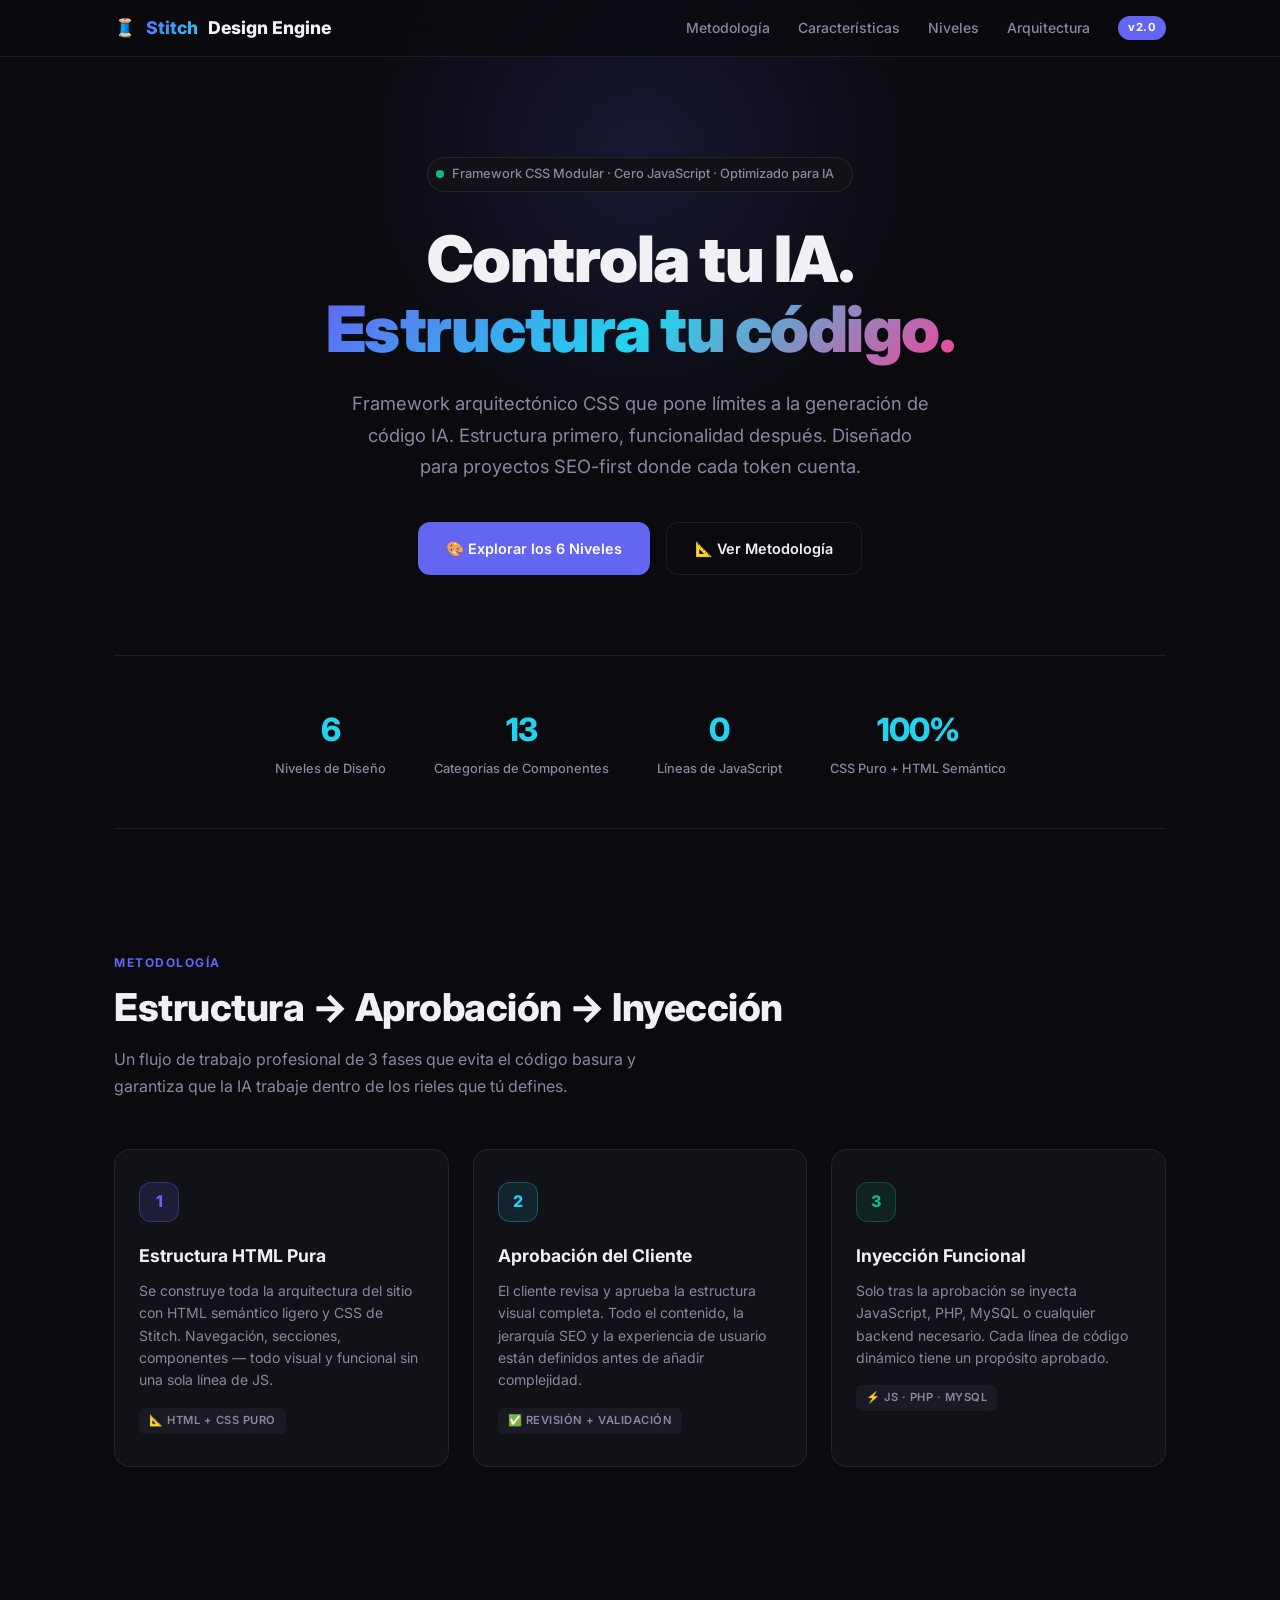
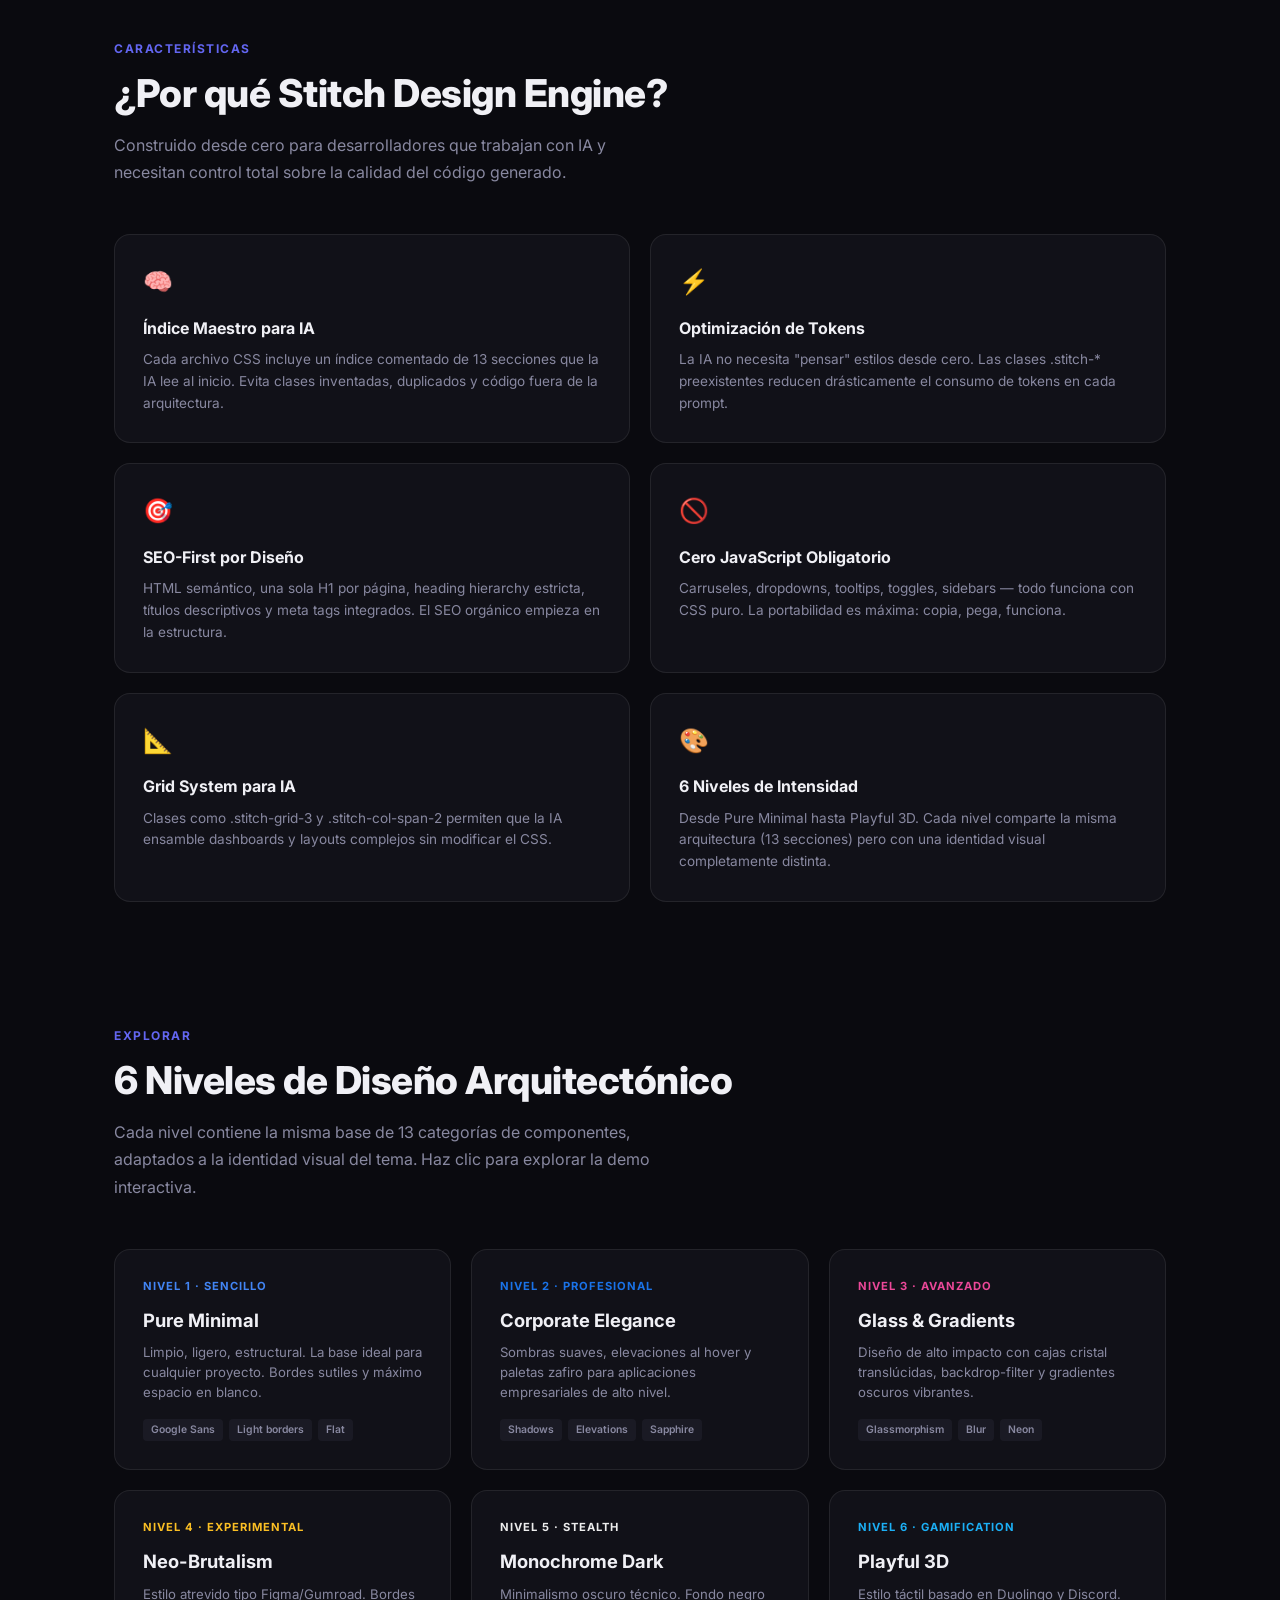
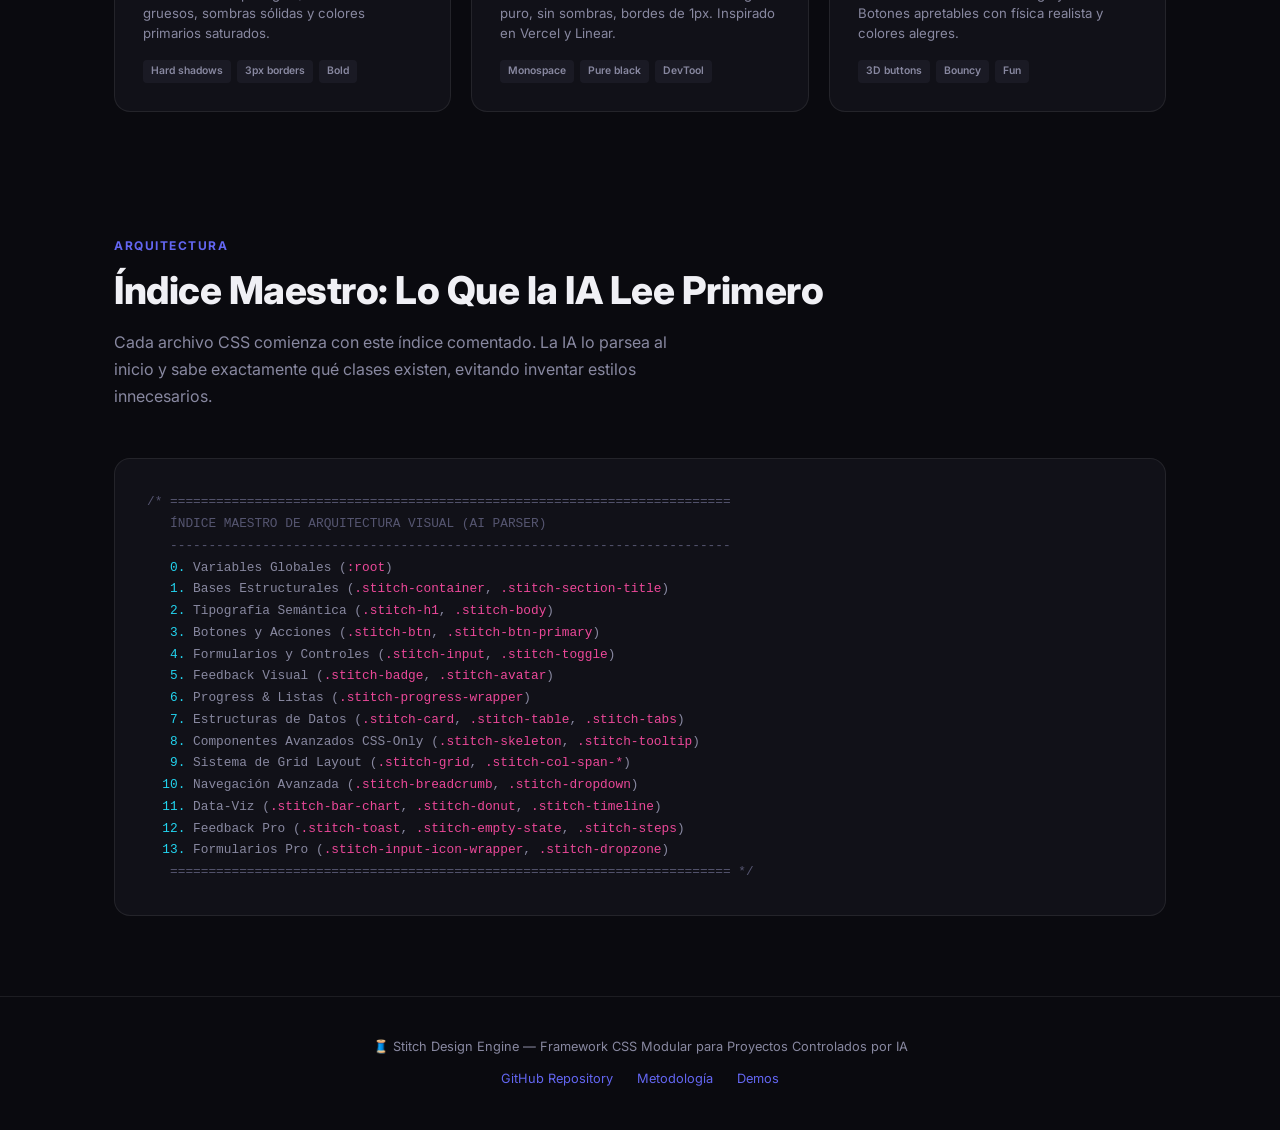
==== docs/index.html @ 320853b3 "feat: initial commit with pure-minimal style and interactive hub" ====
<!DOCTYPE html>
<html lang="es">
<head>
    <meta charset="UTF-8">
    <meta name="viewport" content="width=device-width, initial-scale=1.0">
    <title>Stitch Design Engine — Framework CSS Modular para IA</title>
    <meta name="description" content="Framework CSS modular y arquitectónico diseñado para controlar la generación de código IA. Optimiza tokens, estructura HTML puro y escala con 6 niveles de diseño profesional.">
    <link rel="preconnect" href="https://fonts.googleapis.com">
    <link href="https://fonts.googleapis.com/css2?family=Inter:wght@400;500;600;700;800;900&display=swap" rel="stylesheet">
    <style>
        /* ==============================
           RESET & VARIABLES
           ============================== */
        *, *::before, *::after { box-sizing: border-box; margin: 0; padding: 0; }
        :root {
            --c-bg: #0a0a0f;
            --c-surface: #111118;
            --c-surface-alt: #1a1a24;
            --c-border: rgba(255,255,255,0.08);
            --c-border-hover: rgba(255,255,255,0.15);
            --c-text: #f0f0f5;
            --c-text-muted: #8888a0;
            --c-primary: #6366f1;
            --c-primary-glow: rgba(99,102,241,0.15);
            --c-accent: #22d3ee;
            --c-accent-glow: rgba(34,211,238,0.1);
            --c-success: #10b981;
            --c-danger: #ef4444;
            --c-pink: #ec4899;
            --c-yellow: #fbbf24;
            --radius: 16px;
            --radius-sm: 8px;
            --font: 'Inter', -apple-system, BlinkMacSystemFont, sans-serif;
        }

        body {
            font-family: var(--font);
            background: var(--c-bg);
            color: var(--c-text);
            line-height: 1.6;
            -webkit-font-smoothing: antialiased;
            overflow-x: hidden;
        }

        /* ==============================
           LAYOUT
           ============================== */
        .container { max-width: 1100px; margin: 0 auto; padding: 0 24px; }

        /* ==============================
           NAV
           ============================== */
        .nav {
            position: sticky; top: 0; z-index: 100;
            background: rgba(10,10,15,0.75);
            backdrop-filter: blur(20px);
            -webkit-backdrop-filter: blur(20px);
            border-bottom: 1px solid var(--c-border);
            padding: 14px 0;
        }
        .nav .container { display: flex; align-items: center; justify-content: space-between; }
        .nav-brand { font-weight: 800; font-size: 1.1rem; display: flex; align-items: center; gap: 10px; color: var(--c-text); text-decoration: none; }
        .nav-brand span { background: linear-gradient(135deg, var(--c-primary), var(--c-accent)); -webkit-background-clip: text; -webkit-text-fill-color: transparent; }
        .nav-links { display: flex; gap: 28px; align-items: center; }
        .nav-links a { color: var(--c-text-muted); text-decoration: none; font-size: 0.875rem; font-weight: 500; transition: color 0.2s; }
        .nav-links a:hover { color: var(--c-text); }
        .nav-badge { background: var(--c-primary); color: white; font-size: 0.7rem; padding: 3px 10px; border-radius: 20px; font-weight: 700; letter-spacing: 0.5px; }

        /* ==============================
           HERO
           ============================== */
        .hero {
            padding: 100px 0 80px;
            text-align: center;
            position: relative;
        }
        .hero::before {
            content: '';
            position: absolute; top: -200px; left: 50%; transform: translateX(-50%);
            width: 600px; height: 600px;
            background: radial-gradient(circle, var(--c-primary-glow) 0%, transparent 70%);
            pointer-events: none;
            z-index: 0;
        }
        .hero-content { position: relative; z-index: 1; }
        .hero-pill {
            display: inline-flex; align-items: center; gap: 8px;
            background: var(--c-surface);
            border: 1px solid var(--c-border);
            padding: 6px 18px 6px 8px;
            border-radius: 40px;
            font-size: 0.8rem;
            color: var(--c-text-muted);
            margin-bottom: 32px;
            font-weight: 500;
        }
        .hero-pill-dot { width: 8px; height: 8px; border-radius: 50%; background: var(--c-success); animation: pulse 2s infinite; }
        @keyframes pulse { 0%, 100% { opacity: 1; } 50% { opacity: 0.4; } }

        .hero h1 {
            font-size: clamp(2.5rem, 5vw, 4rem);
            font-weight: 900;
            line-height: 1.1;
            letter-spacing: -1.5px;
            margin-bottom: 24px;
            max-width: 800px;
            margin-left: auto; margin-right: auto;
        }
        .hero h1 .gradient-text {
            background: linear-gradient(135deg, var(--c-primary), var(--c-accent), var(--c-pink));
            -webkit-background-clip: text; -webkit-text-fill-color: transparent;
        }
        .hero-subtitle {
            font-size: 1.15rem;
            color: var(--c-text-muted);
            max-width: 580px;
            margin: 0 auto 40px;
            line-height: 1.7;
        }
        .hero-actions { display: flex; gap: 16px; justify-content: center; flex-wrap: wrap; }

        /* ==============================
           BUTTONS
           ============================== */
        .btn {
            padding: 14px 28px; border-radius: 12px; font-size: 0.9rem;
            font-weight: 600; cursor: pointer; text-decoration: none;
            display: inline-flex; align-items: center; gap: 8px;
            transition: all 0.2s; border: none; font-family: var(--font);
        }
        .btn-primary { background: var(--c-primary); color: #fff; }
        .btn-primary:hover { background: #5558e6; transform: translateY(-1px); box-shadow: 0 8px 24px rgba(99,102,241,0.3); }
        .btn-outline { background: transparent; color: var(--c-text); border: 1px solid var(--c-border); }
        .btn-outline:hover { border-color: var(--c-text-muted); background: var(--c-surface); }

        /* ==============================
           STATS BAR
           ============================== */
        .stats {
            display: flex; justify-content: center; gap: 48px;
            padding: 48px 0;
            border-top: 1px solid var(--c-border);
            border-bottom: 1px solid var(--c-border);
            margin-bottom: 80px;
        }
        .stat { text-align: center; }
        .stat-value { font-size: 2rem; font-weight: 800; letter-spacing: -1px; color: var(--c-text); }
        .stat-value .accent { color: var(--c-accent); }
        .stat-label { font-size: 0.8rem; color: var(--c-text-muted); margin-top: 4px; font-weight: 500; }

        /* ==============================
           SECTION HEADER
           ============================== */
        .section { padding: 40px 0 80px; }
        .section-label {
            display: inline-block;
            font-size: 0.75rem; font-weight: 700;
            color: var(--c-primary);
            text-transform: uppercase;
            letter-spacing: 1.5px;
            margin-bottom: 12px;
        }
        .section-title {
            font-size: clamp(1.8rem, 3vw, 2.5rem);
            font-weight: 800;
            letter-spacing: -0.5px;
            margin-bottom: 16px;
            line-height: 1.2;
        }
        .section-desc {
            font-size: 1rem;
            color: var(--c-text-muted);
            max-width: 560px;
            line-height: 1.7;
            margin-bottom: 48px;
        }

        /* ==============================
           METHODOLOGY (3-Phase Flow)
           ============================== */
        .phases { display: grid; grid-template-columns: repeat(3, 1fr); gap: 24px; margin-bottom: 48px; }
        .phase {
            background: var(--c-surface);
            border: 1px solid var(--c-border);
            border-radius: var(--radius);
            padding: 32px 24px;
            position: relative;
            transition: border-color 0.3s, transform 0.2s;
        }
        .phase:hover { border-color: var(--c-border-hover); transform: translateY(-2px); }
        .phase-number {
            width: 40px; height: 40px;
            border-radius: 12px;
            display: flex; align-items: center; justify-content: center;
            font-weight: 800; font-size: 1rem;
            margin-bottom: 20px;
        }
        .phase:nth-child(1) .phase-number { background: var(--c-primary-glow); color: var(--c-primary); border: 1px solid rgba(99,102,241,0.3); }
        .phase:nth-child(2) .phase-number { background: var(--c-accent-glow); color: var(--c-accent); border: 1px solid rgba(34,211,238,0.3); }
        .phase:nth-child(3) .phase-number { background: rgba(16,185,129,0.1); color: var(--c-success); border: 1px solid rgba(16,185,129,0.3); }
        .phase h3 { font-size: 1.1rem; font-weight: 700; margin-bottom: 10px; }
        .phase p { font-size: 0.875rem; color: var(--c-text-muted); line-height: 1.6; }
        .phase-tag {
            display: inline-block; margin-top: 16px;
            font-size: 0.7rem; font-weight: 600;
            padding: 4px 10px; border-radius: 6px;
            background: var(--c-surface-alt);
            color: var(--c-text-muted);
            text-transform: uppercase;
            letter-spacing: 0.5px;
        }

        /* ==============================
           FEATURES GRID
           ============================== */
        .features { display: grid; grid-template-columns: repeat(2, 1fr); gap: 20px; }
        .feature {
            background: var(--c-surface);
            border: 1px solid var(--c-border);
            border-radius: var(--radius);
            padding: 28px;
            transition: border-color 0.3s;
        }
        .feature:hover { border-color: var(--c-border-hover); }
        .feature-icon { font-size: 1.5rem; margin-bottom: 14px; display: block; }
        .feature h3 { font-size: 1rem; font-weight: 700; margin-bottom: 8px; }
        .feature p { font-size: 0.85rem; color: var(--c-text-muted); line-height: 1.6; }

        /* ==============================
           DEMO GRID (6 Levels)
           ============================== */
        .demos { display: grid; grid-template-columns: repeat(3, 1fr); gap: 20px; }
        .demo-card {
            background: var(--c-surface);
            border: 1px solid var(--c-border);
            border-radius: var(--radius);
            padding: 28px;
            text-decoration: none;
            color: var(--c-text);
            transition: all 0.25s;
            position: relative;
            overflow: hidden;
        }
        .demo-card:hover { border-color: var(--c-border-hover); transform: translateY(-3px); box-shadow: 0 12px 32px rgba(0,0,0,0.3); }
        .demo-card::after {
            content: '→'; position: absolute; top: 24px; right: 24px;
            font-size: 1.2rem; opacity: 0; transform: translateX(-8px);
            transition: all 0.25s; color: var(--c-text-muted);
        }
        .demo-card:hover::after { opacity: 1; transform: translateX(0); }
        .demo-level {
            font-size: 0.7rem; font-weight: 700;
            text-transform: uppercase; letter-spacing: 1px;
            margin-bottom: 10px; display: block;
        }
        .demo-card h3 { font-size: 1.15rem; font-weight: 700; margin-bottom: 8px; }
        .demo-card p { font-size: 0.825rem; color: var(--c-text-muted); line-height: 1.5; }
        .demo-tech {
            display: flex; gap: 6px; margin-top: 16px; flex-wrap: wrap;
        }
        .demo-tech span {
            font-size: 0.65rem; font-weight: 600;
            padding: 3px 8px; border-radius: 4px;
            background: var(--c-surface-alt);
            color: var(--c-text-muted);
        }

        /* Custom card accents */
        .demo-card[data-level="1"]:hover { border-color: #4285f4; }
        .demo-card[data-level="1"] .demo-level { color: #4285f4; }
        .demo-card[data-level="2"]:hover { border-color: #1a73e8; }
        .demo-card[data-level="2"] .demo-level { color: #1a73e8; }
        .demo-card[data-level="3"]:hover { border-color: var(--c-pink); }
        .demo-card[data-level="3"] .demo-level { color: var(--c-pink); }
        .demo-card[data-level="4"]:hover { border-color: var(--c-yellow); }
        .demo-card[data-level="4"] .demo-level { color: var(--c-yellow); }
        .demo-card[data-level="5"]:hover { border-color: #ededed; }
        .demo-card[data-level="5"] .demo-level { color: #ededed; }
        .demo-card[data-level="6"]:hover { border-color: #1cb0f6; }
        .demo-card[data-level="6"] .demo-level { color: #1cb0f6; }

        /* ==============================
           ARCHITECTURE PREVIEW
           ============================== */
        .arch-box {
            background: var(--c-surface);
            border: 1px solid var(--c-border);
            border-radius: var(--radius);
            padding: 32px;
            font-family: 'SF Mono', 'Fira Code', monospace;
            font-size: 0.8rem;
            line-height: 1.7;
            color: var(--c-text-muted);
            overflow-x: auto;
            white-space: pre;
            margin-top: 32px;
        }
        .arch-box .comment { color: #555570; }
        .arch-box .section-name { color: var(--c-accent); }
        .arch-box .class-name { color: var(--c-pink); }

        /* ==============================
           FOOTER
           ============================== */
        .footer {
            border-top: 1px solid var(--c-border);
            padding: 40px 0;
            text-align: center;
            color: var(--c-text-muted);
            font-size: 0.8rem;
        }
        .footer a { color: var(--c-primary); text-decoration: none; }
        .footer a:hover { text-decoration: underline; }
        .footer-links { display: flex; justify-content: center; gap: 24px; margin-top: 12px; }

        /* ==============================
           RESPONSIVE
           ============================== */
        @media (max-width: 768px) {
            .phases { grid-template-columns: 1fr; }
            .features { grid-template-columns: 1fr; }
            .demos { grid-template-columns: 1fr; }
            .stats { flex-direction: column; gap: 24px; }
            .nav-links { display: none; }
            .hero { padding: 60px 0 40px; }
        }
    </style>
</head>
<body>

    <!-- ================================
         NAV
         ================================ -->
    <nav class="nav">
        <div class="container">
            <a href="#" class="nav-brand">🧵 <span>Stitch</span> Design Engine</a>
            <div class="nav-links">
                <a href="#methodology">Metodología</a>
                <a href="#features">Características</a>
                <a href="#levels">Niveles</a>
                <a href="#architecture">Arquitectura</a>
                <span class="nav-badge">v2.0</span>
            </div>
        </div>
    </nav>

    <!-- ================================
         HERO
         ================================ -->
    <section class="hero">
        <div class="container hero-content">
            <div class="hero-pill">
                <span class="hero-pill-dot"></span>
                Framework CSS Modular · Cero JavaScript · Optimizado para IA
            </div>
            <h1>
                Controla tu IA.<br>
                <span class="gradient-text">Estructura tu código.</span>
            </h1>
            <p class="hero-subtitle">
                Framework arquitectónico CSS que pone límites a la generación de código IA. 
                Estructura primero, funcionalidad después. Diseñado para proyectos SEO-first 
                donde cada token cuenta.
            </p>
            <div class="hero-actions">
                <a href="#levels" class="btn btn-primary">🎨 Explorar los 6 Niveles</a>
                <a href="#methodology" class="btn btn-outline">📐 Ver Metodología</a>
            </div>
        </div>
    </section>

    <!-- ================================
         STATS
         ================================ -->
    <div class="container">
        <div class="stats">
            <div class="stat">
                <div class="stat-value"><span class="accent">6</span></div>
                <div class="stat-label">Niveles de Diseño</div>
            </div>
            <div class="stat">
                <div class="stat-value"><span class="accent">13</span></div>
                <div class="stat-label">Categorías de Componentes</div>
            </div>
            <div class="stat">
                <div class="stat-value"><span class="accent">0</span></div>
                <div class="stat-label">Líneas de JavaScript</div>
            </div>
            <div class="stat">
                <div class="stat-value"><span class="accent">100%</span></div>
                <div class="stat-label">CSS Puro + HTML Semántico</div>
            </div>
        </div>
    </div>

    <!-- ================================
         METODOLOGÍA
         ================================ -->
    <section id="methodology" class="section">
        <div class="container">
            <span class="section-label">Metodología</span>
            <h2 class="section-title">Estructura → Aprobación → Inyección</h2>
            <p class="section-desc">
                Un flujo de trabajo profesional de 3 fases que evita el código basura 
                y garantiza que la IA trabaje dentro de los rieles que tú defines.
            </p>

            <div class="phases">
                <!-- Phase 1 -->
                <div class="phase">
                    <div class="phase-number">1</div>
                    <h3>Estructura HTML Pura</h3>
                    <p>
                        Se construye toda la arquitectura del sitio con HTML semántico ligero y 
                        CSS de Stitch. Navegación, secciones, componentes — todo visual y funcional 
                        sin una sola línea de JS.
                    </p>
                    <span class="phase-tag">📐 html + css puro</span>
                </div>

                <!-- Phase 2 -->
                <div class="phase">
                    <div class="phase-number">2</div>
                    <h3>Aprobación del Cliente</h3>
                    <p>
                        El cliente revisa y aprueba la estructura visual completa. 
                        Todo el contenido, la jerarquía SEO y la experiencia de usuario 
                        están definidos antes de añadir complejidad.
                    </p>
                    <span class="phase-tag">✅ revisión + validación</span>
                </div>

                <!-- Phase 3 -->
                <div class="phase">
                    <div class="phase-number">3</div>
                    <h3>Inyección Funcional</h3>
                    <p>
                        Solo tras la aprobación se inyecta JavaScript, PHP, MySQL 
                        o cualquier backend necesario. Cada línea de código dinámico 
                        tiene un propósito aprobado.
                    </p>
                    <span class="phase-tag">⚡ js · php · mysql</span>
                </div>
            </div>
        </div>
    </section>

    <!-- ================================
         FEATURES
         ================================ -->
    <section id="features" class="section">
        <div class="container">
            <span class="section-label">Características</span>
            <h2 class="section-title">¿Por qué Stitch Design Engine?</h2>
            <p class="section-desc">
                Construido desde cero para desarrolladores que trabajan con IA 
                y necesitan control total sobre la calidad del código generado.
            </p>

            <div class="features">
                <div class="feature">
                    <span class="feature-icon">🧠</span>
                    <h3>Índice Maestro para IA</h3>
                    <p>Cada archivo CSS incluye un índice comentado de 13 secciones que la IA lee al inicio. Evita clases inventadas, duplicados y código fuera de la arquitectura.</p>
                </div>
                <div class="feature">
                    <span class="feature-icon">⚡</span>
                    <h3>Optimización de Tokens</h3>
                    <p>La IA no necesita "pensar" estilos desde cero. Las clases .stitch-* preexistentes reducen drásticamente el consumo de tokens en cada prompt.</p>
                </div>
                <div class="feature">
                    <span class="feature-icon">🎯</span>
                    <h3>SEO-First por Diseño</h3>
                    <p>HTML semántico, una sola H1 por página, heading hierarchy estricta, títulos descriptivos y meta tags integrados. El SEO orgánico empieza en la estructura.</p>
                </div>
                <div class="feature">
                    <span class="feature-icon">🚫</span>
                    <h3>Cero JavaScript Obligatorio</h3>
                    <p>Carruseles, dropdowns, tooltips, toggles, sidebars — todo funciona con CSS puro. La portabilidad es máxima: copia, pega, funciona.</p>
                </div>
                <div class="feature">
                    <span class="feature-icon">📐</span>
                    <h3>Grid System para IA</h3>
                    <p>Clases como .stitch-grid-3 y .stitch-col-span-2 permiten que la IA ensamble dashboards y layouts complejos sin modificar el CSS.</p>
                </div>
                <div class="feature">
                    <span class="feature-icon">🎨</span>
                    <h3>6 Niveles de Intensidad</h3>
                    <p>Desde Pure Minimal hasta Playful 3D. Cada nivel comparte la misma arquitectura (13 secciones) pero con una identidad visual completamente distinta.</p>
                </div>
            </div>
        </div>
    </section>

    <!-- ================================
         DEMO LEVELS GRID
         ================================ -->
    <section id="levels" class="section">
        <div class="container">
            <span class="section-label">Explorar</span>
            <h2 class="section-title">6 Niveles de Diseño Arquitectónico</h2>
            <p class="section-desc">
                Cada nivel contiene la misma base de 13 categorías de componentes,
                adaptados a la identidad visual del tema. Haz clic para explorar la demo interactiva.
            </p>

            <div class="demos">
                <a href="demos/pure-minimal.html" class="demo-card" data-level="1">
                    <span class="demo-level">Nivel 1 · Sencillo</span>
                    <h3>Pure Minimal</h3>
                    <p>Limpio, ligero, estructural. La base ideal para cualquier proyecto. Bordes sutiles y máximo espacio en blanco.</p>
                    <div class="demo-tech">
                        <span>Google Sans</span>
                        <span>Light borders</span>
                        <span>Flat</span>
                    </div>
                </a>
                <a href="demos/corporate.html" class="demo-card" data-level="2">
                    <span class="demo-level">Nivel 2 · Profesional</span>
                    <h3>Corporate Elegance</h3>
                    <p>Sombras suaves, elevaciones al hover y paletas zafiro para aplicaciones empresariales de alto nivel.</p>
                    <div class="demo-tech">
                        <span>Shadows</span>
                        <span>Elevations</span>
                        <span>Sapphire</span>
                    </div>
                </a>
                <a href="demos/glassmorphism.html" class="demo-card" data-level="3">
                    <span class="demo-level">Nivel 3 · Avanzado</span>
                    <h3>Glass & Gradients</h3>
                    <p>Diseño de alto impacto con cajas cristal translúcidas, backdrop-filter y gradientes oscuros vibrantes.</p>
                    <div class="demo-tech">
                        <span>Glassmorphism</span>
                        <span>Blur</span>
                        <span>Neon</span>
                    </div>
                </a>
                <a href="demos/neo-brutalism.html" class="demo-card" data-level="4">
                    <span class="demo-level">Nivel 4 · Experimental</span>
                    <h3>Neo-Brutalism</h3>
                    <p>Estilo atrevido tipo Figma/Gumroad. Bordes gruesos, sombras sólidas y colores primarios saturados.</p>
                    <div class="demo-tech">
                        <span>Hard shadows</span>
                        <span>3px borders</span>
                        <span>Bold</span>
                    </div>
                </a>
                <a href="demos/monochrome.html" class="demo-card" data-level="5">
                    <span class="demo-level">Nivel 5 · Stealth</span>
                    <h3>Monochrome Dark</h3>
                    <p>Minimalismo oscuro técnico. Fondo negro puro, sin sombras, bordes de 1px. Inspirado en Vercel y Linear.</p>
                    <div class="demo-tech">
                        <span>Monospace</span>
                        <span>Pure black</span>
                        <span>DevTool</span>
                    </div>
                </a>
                <a href="demos/playful-3d.html" class="demo-card" data-level="6">
                    <span class="demo-level">Nivel 6 · Gamification</span>
                    <h3>Playful 3D</h3>
                    <p>Estilo táctil basado en Duolingo y Discord. Botones apretables con física realista y colores alegres.</p>
                    <div class="demo-tech">
                        <span>3D buttons</span>
                        <span>Bouncy</span>
                        <span>Fun</span>
                    </div>
                </a>
            </div>
        </div>
    </section>

    <!-- ================================
         ARCHITECTURE PREVIEW
         ================================ -->
    <section id="architecture" class="section">
        <div class="container">
            <span class="section-label">Arquitectura</span>
            <h2 class="section-title">Índice Maestro: Lo Que la IA Lee Primero</h2>
            <p class="section-desc">
                Cada archivo CSS comienza con este índice comentado. La IA lo parsea al inicio 
                y sabe exactamente qué clases existen, evitando inventar estilos innecesarios.
            </p>

            <div class="arch-box"><span class="comment">/* =========================================================================</span>
<span class="comment">   ÍNDICE MAESTRO DE ARQUITECTURA VISUAL (AI PARSER)</span>
<span class="comment">   -------------------------------------------------------------------------</span>
<span class="section-name">   0.</span> Variables Globales (<span class="class-name">:root</span>)
<span class="section-name">   1.</span> Bases Estructurales (<span class="class-name">.stitch-container</span>, <span class="class-name">.stitch-section-title</span>)
<span class="section-name">   2.</span> Tipografía Semántica (<span class="class-name">.stitch-h1</span>, <span class="class-name">.stitch-body</span>)
<span class="section-name">   3.</span> Botones y Acciones (<span class="class-name">.stitch-btn</span>, <span class="class-name">.stitch-btn-primary</span>)
<span class="section-name">   4.</span> Formularios y Controles (<span class="class-name">.stitch-input</span>, <span class="class-name">.stitch-toggle</span>)
<span class="section-name">   5.</span> Feedback Visual (<span class="class-name">.stitch-badge</span>, <span class="class-name">.stitch-avatar</span>)
<span class="section-name">   6.</span> Progress &amp; Listas (<span class="class-name">.stitch-progress-wrapper</span>)
<span class="section-name">   7.</span> Estructuras de Datos (<span class="class-name">.stitch-card</span>, <span class="class-name">.stitch-table</span>, <span class="class-name">.stitch-tabs</span>)
<span class="section-name">   8.</span> Componentes Avanzados CSS-Only (<span class="class-name">.stitch-skeleton</span>, <span class="class-name">.stitch-tooltip</span>)
<span class="section-name">   9.</span> Sistema de Grid Layout (<span class="class-name">.stitch-grid</span>, <span class="class-name">.stitch-col-span-*</span>)
<span class="section-name">  10.</span> Navegación Avanzada (<span class="class-name">.stitch-breadcrumb</span>, <span class="class-name">.stitch-dropdown</span>)
<span class="section-name">  11.</span> Data-Viz (<span class="class-name">.stitch-bar-chart</span>, <span class="class-name">.stitch-donut</span>, <span class="class-name">.stitch-timeline</span>)
<span class="section-name">  12.</span> Feedback Pro (<span class="class-name">.stitch-toast</span>, <span class="class-name">.stitch-empty-state</span>, <span class="class-name">.stitch-steps</span>)
<span class="section-name">  13.</span> Formularios Pro (<span class="class-name">.stitch-input-icon-wrapper</span>, <span class="class-name">.stitch-dropzone</span>)
<span class="comment">   ========================================================================= */</span></div>
        </div>
    </section>

    <!-- ================================
         FOOTER
         ================================ -->
    <footer class="footer">
        <div class="container">
            <p>🧵 Stitch Design Engine — Framework CSS Modular para Proyectos Controlados por IA</p>
            <div class="footer-links">
                <a href="https://github.com">GitHub Repository</a>
                <a href="#methodology">Metodología</a>
                <a href="#levels">Demos</a>
            </div>
        </div>
    </footer>

</body>
</html>
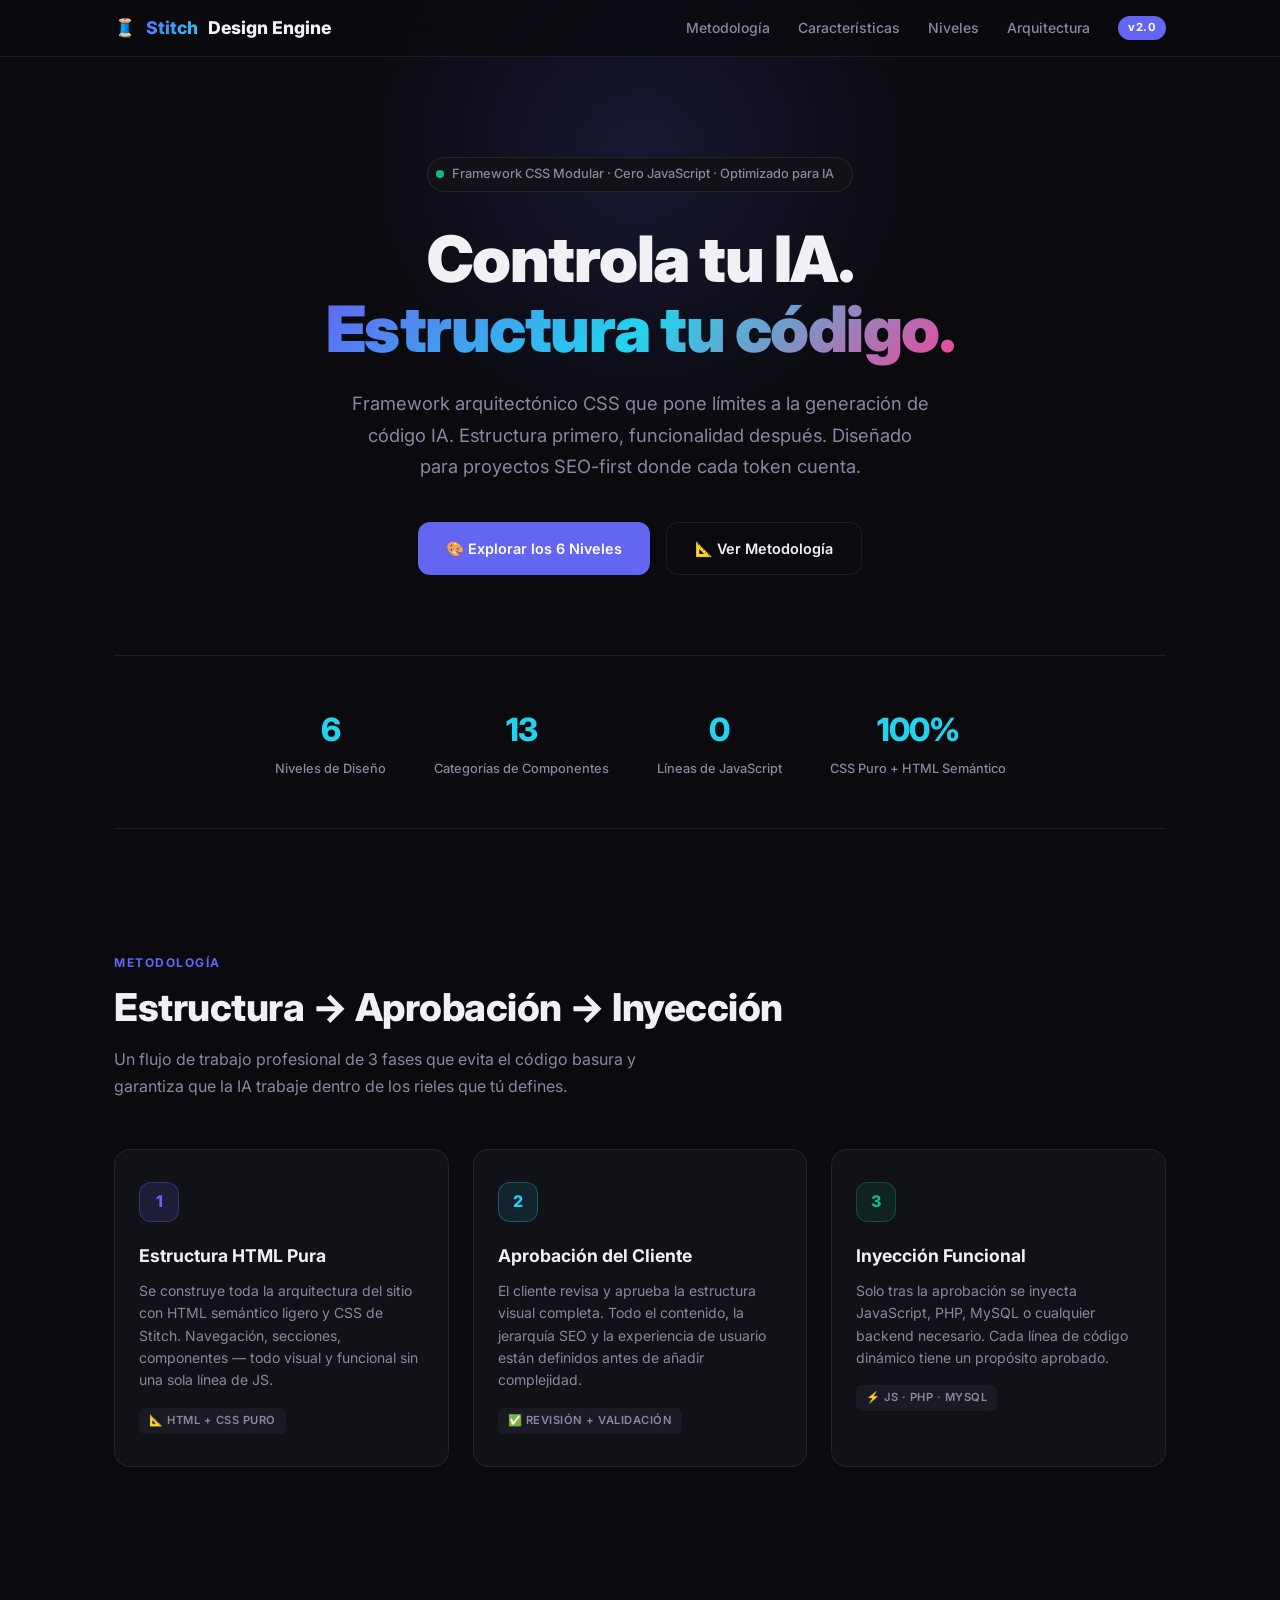
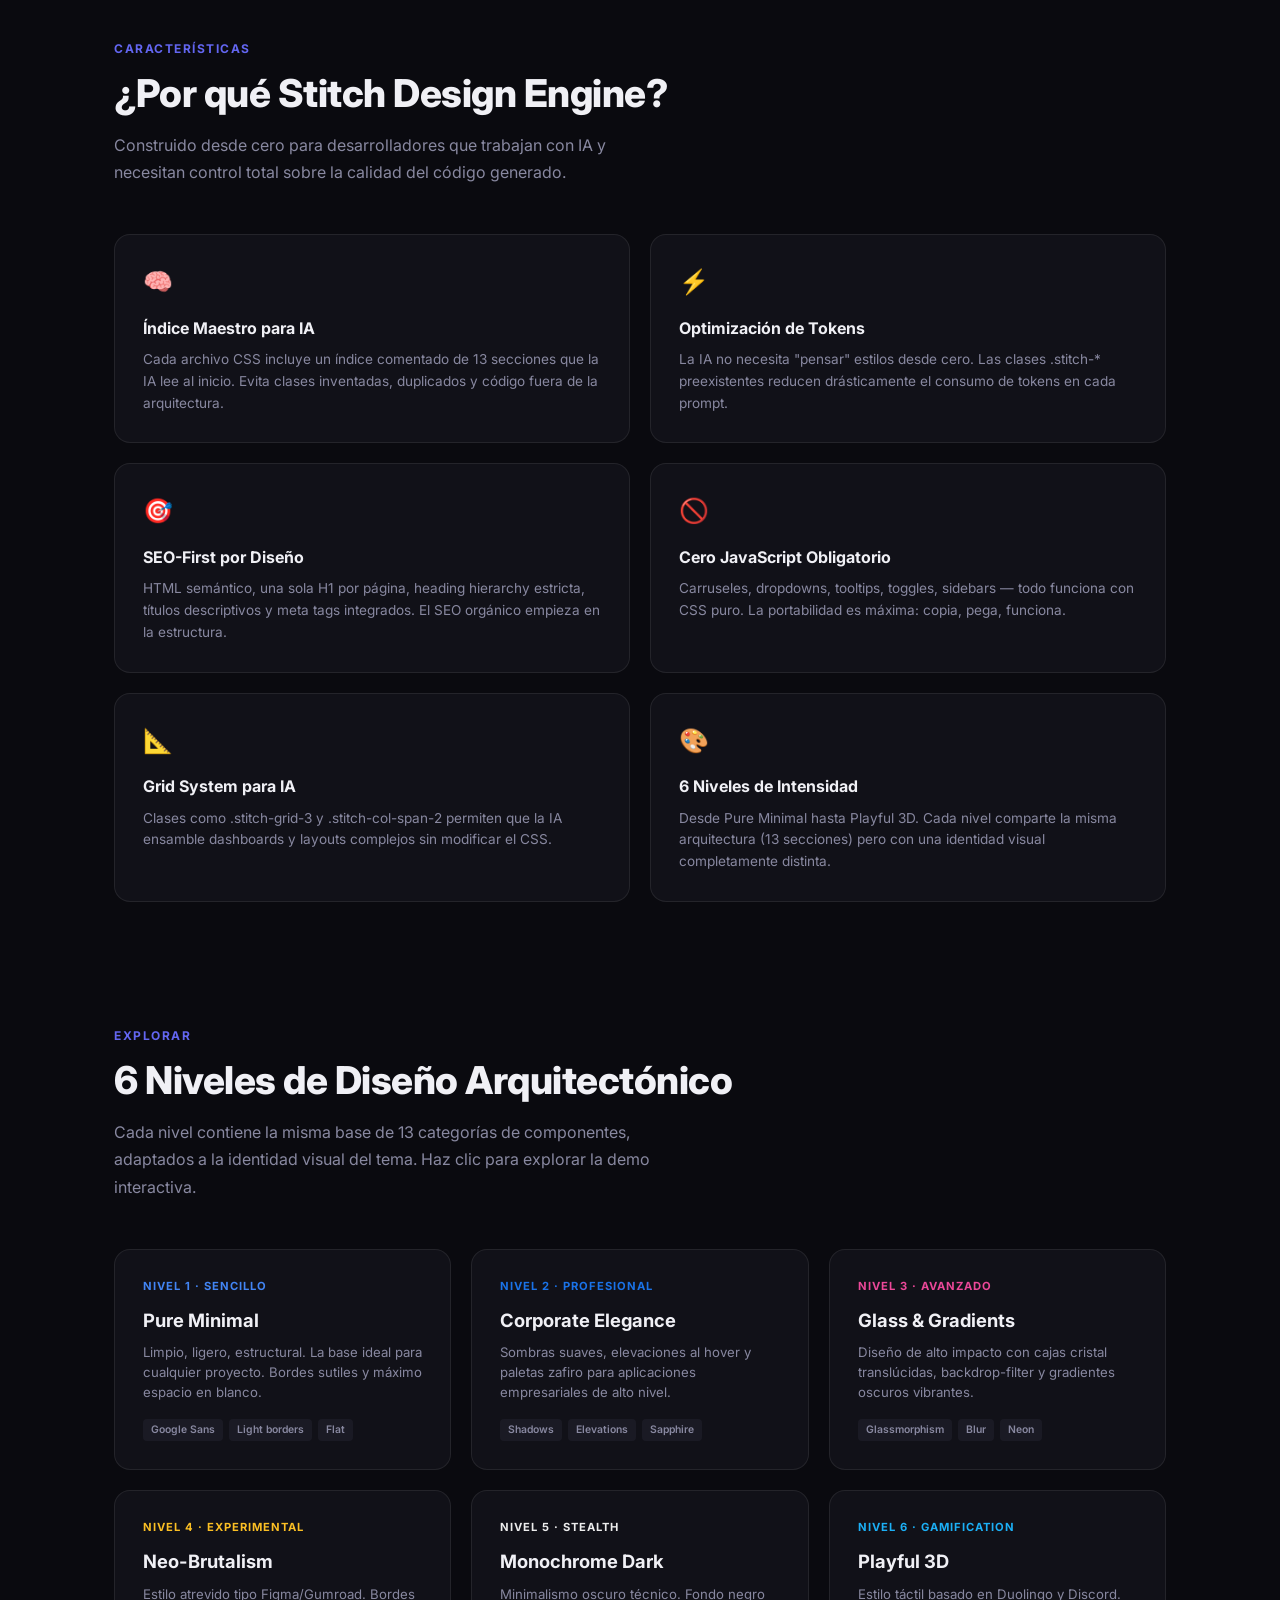
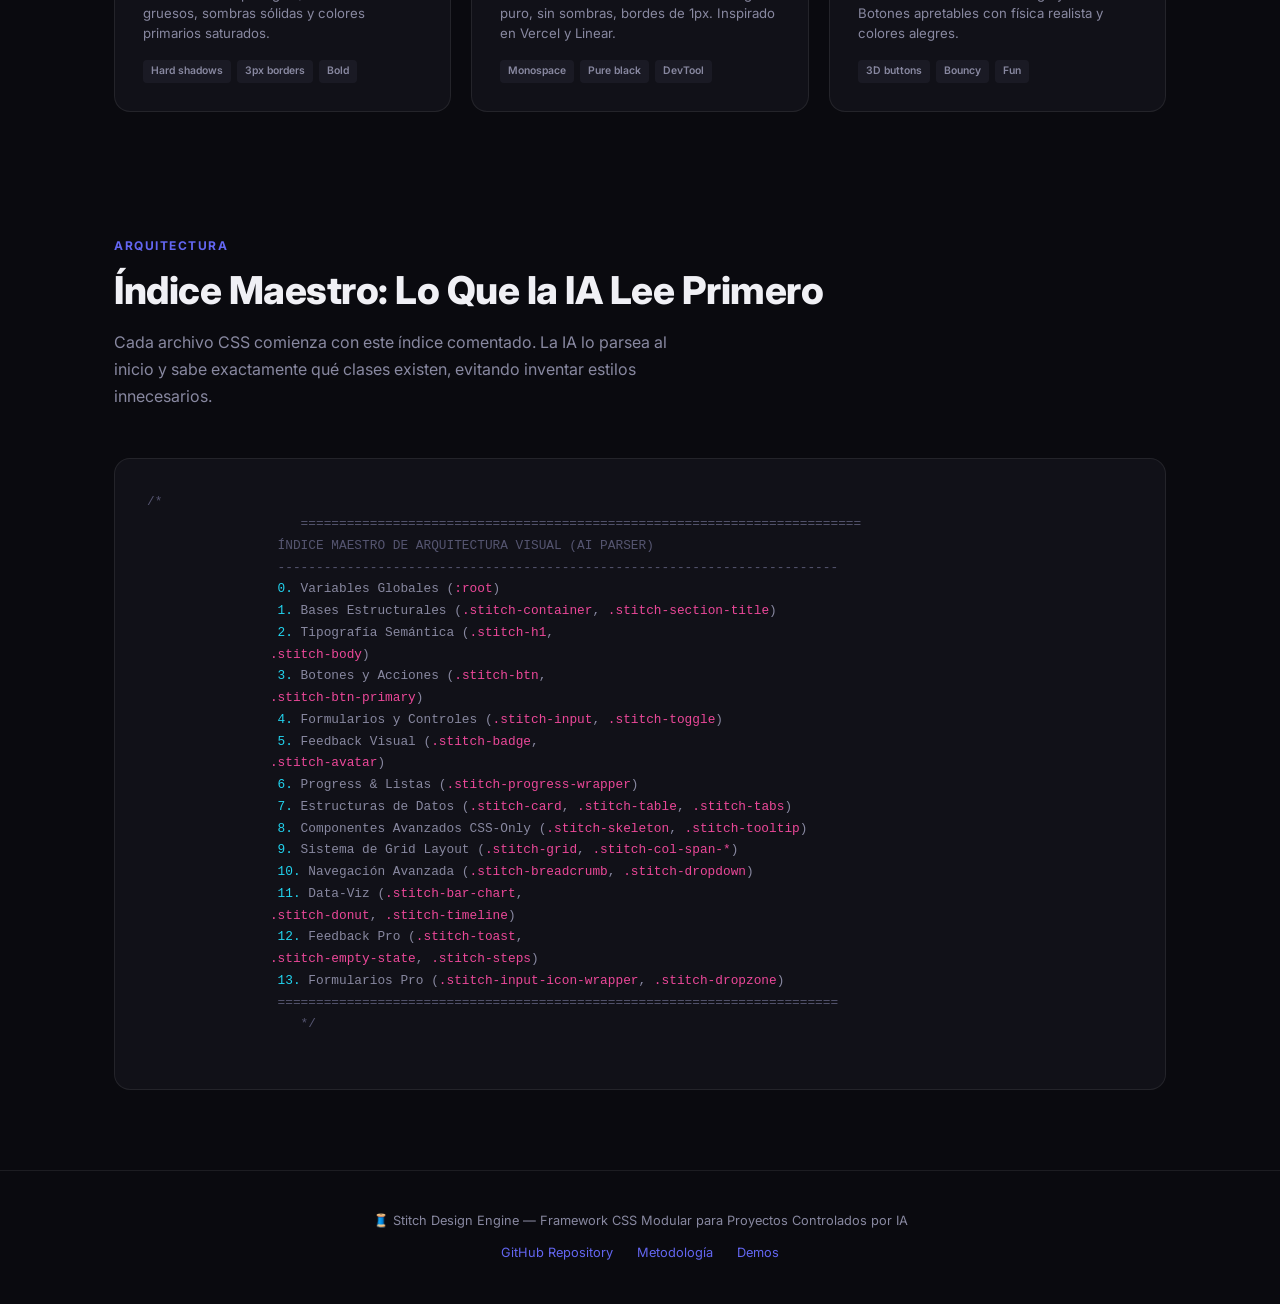
==== commit 277db9d7: "fix: final absolute path for CSS" ====
--- a/docs/index.html
+++ b/docs/index.html
@@ -1,29 +1,39 @@
 <!DOCTYPE html>
 <html lang="es">
+
 <head>
     <meta charset="UTF-8">
     <meta name="viewport" content="width=device-width, initial-scale=1.0">
     <title>Stitch Design Engine — Framework CSS Modular para IA</title>
-    <meta name="description" content="Framework CSS modular y arquitectónico diseñado para controlar la generación de código IA. Optimiza tokens, estructura HTML puro y escala con 6 niveles de diseño profesional.">
+    <meta name="description"
+        content="Framework CSS modular y arquitectónico diseñado para controlar la generación de código IA. Optimiza tokens, estructura HTML puro y escala con 6 niveles de diseño profesional.">
     <link rel="preconnect" href="https://fonts.googleapis.com">
-    <link href="https://fonts.googleapis.com/css2?family=Inter:wght@400;500;600;700;800;900&display=swap" rel="stylesheet">
+    <link href="https://fonts.googleapis.com/css2?family=Inter:wght@400;500;600;700;800;900&display=swap"
+        rel="stylesheet">
     <style>
         /* ==============================
            RESET & VARIABLES
            ============================== */
-        *, *::before, *::after { box-sizing: border-box; margin: 0; padding: 0; }
+        *,
+        *::before,
+        *::after {
+            box-sizing: border-box;
+            margin: 0;
+            padding: 0;
+        }
+
         :root {
             --c-bg: #0a0a0f;
             --c-surface: #111118;
             --c-surface-alt: #1a1a24;
-            --c-border: rgba(255,255,255,0.08);
-            --c-border-hover: rgba(255,255,255,0.15);
+            --c-border: rgba(255, 255, 255, 0.08);
+            --c-border-hover: rgba(255, 255, 255, 0.15);
             --c-text: #f0f0f5;
             --c-text-muted: #8888a0;
             --c-primary: #6366f1;
-            --c-primary-glow: rgba(99,102,241,0.15);
+            --c-primary-glow: rgba(99, 102, 241, 0.15);
             --c-accent: #22d3ee;
-            --c-accent-glow: rgba(34,211,238,0.1);
+            --c-accent-glow: rgba(34, 211, 238, 0.1);
             --c-success: #10b981;
             --c-danger: #ef4444;
             --c-pink: #ec4899;
@@ -45,26 +55,75 @@
         /* ==============================
            LAYOUT
            ============================== */
-        .container { max-width: 1100px; margin: 0 auto; padding: 0 24px; }
+        .container {
+            max-width: 1100px;
+            margin: 0 auto;
+            padding: 0 24px;
+        }
 
         /* ==============================
            NAV
            ============================== */
         .nav {
-            position: sticky; top: 0; z-index: 100;
-            background: rgba(10,10,15,0.75);
+            position: sticky;
+            top: 0;
+            z-index: 100;
+            background: rgba(10, 10, 15, 0.75);
             backdrop-filter: blur(20px);
             -webkit-backdrop-filter: blur(20px);
             border-bottom: 1px solid var(--c-border);
             padding: 14px 0;
         }
-        .nav .container { display: flex; align-items: center; justify-content: space-between; }
-        .nav-brand { font-weight: 800; font-size: 1.1rem; display: flex; align-items: center; gap: 10px; color: var(--c-text); text-decoration: none; }
-        .nav-brand span { background: linear-gradient(135deg, var(--c-primary), var(--c-accent)); -webkit-background-clip: text; -webkit-text-fill-color: transparent; }
-        .nav-links { display: flex; gap: 28px; align-items: center; }
-        .nav-links a { color: var(--c-text-muted); text-decoration: none; font-size: 0.875rem; font-weight: 500; transition: color 0.2s; }
-        .nav-links a:hover { color: var(--c-text); }
-        .nav-badge { background: var(--c-primary); color: white; font-size: 0.7rem; padding: 3px 10px; border-radius: 20px; font-weight: 700; letter-spacing: 0.5px; }
+
+        .nav .container {
+            display: flex;
+            align-items: center;
+            justify-content: space-between;
+        }
+
+        .nav-brand {
+            font-weight: 800;
+            font-size: 1.1rem;
+            display: flex;
+            align-items: center;
+            gap: 10px;
+            color: var(--c-text);
+            text-decoration: none;
+        }
+
+        .nav-brand span {
+            background: linear-gradient(135deg, var(--c-primary), var(--c-accent));
+            -webkit-background-clip: text;
+            -webkit-text-fill-color: transparent;
+        }
+
+        .nav-links {
+            display: flex;
+            gap: 28px;
+            align-items: center;
+        }
+
+        .nav-links a {
+            color: var(--c-text-muted);
+            text-decoration: none;
+            font-size: 0.875rem;
+            font-weight: 500;
+            transition: color 0.2s;
+        }
+
+        .nav-links a:hover {
+            color: var(--c-text);
+        }
+
+        .nav-badge {
+            background: var(--c-primary);
+            color: white;
+            font-size: 0.7rem;
+            padding: 3px 10px;
+            border-radius: 20px;
+            font-weight: 700;
+            letter-spacing: 0.5px;
+        }
 
         /* ==============================
            HERO
@@ -74,17 +133,29 @@
             text-align: center;
             position: relative;
         }
+
         .hero::before {
             content: '';
-            position: absolute; top: -200px; left: 50%; transform: translateX(-50%);
-            width: 600px; height: 600px;
+            position: absolute;
+            top: -200px;
+            left: 50%;
+            transform: translateX(-50%);
+            width: 600px;
+            height: 600px;
             background: radial-gradient(circle, var(--c-primary-glow) 0%, transparent 70%);
             pointer-events: none;
             z-index: 0;
         }
-        .hero-content { position: relative; z-index: 1; }
+
+        .hero-content {
+            position: relative;
+            z-index: 1;
+        }
+
         .hero-pill {
-            display: inline-flex; align-items: center; gap: 8px;
+            display: inline-flex;
+            align-items: center;
+            gap: 8px;
             background: var(--c-surface);
             border: 1px solid var(--c-border);
             padding: 6px 18px 6px 8px;
@@ -94,8 +165,26 @@
             margin-bottom: 32px;
             font-weight: 500;
         }
-        .hero-pill-dot { width: 8px; height: 8px; border-radius: 50%; background: var(--c-success); animation: pulse 2s infinite; }
-        @keyframes pulse { 0%, 100% { opacity: 1; } 50% { opacity: 0.4; } }
+
+        .hero-pill-dot {
+            width: 8px;
+            height: 8px;
+            border-radius: 50%;
+            background: var(--c-success);
+            animation: pulse 2s infinite;
+        }
+
+        @keyframes pulse {
+
+            0%,
+            100% {
+                opacity: 1;
+            }
+
+            50% {
+                opacity: 0.4;
+            }
+        }
 
         .hero h1 {
             font-size: clamp(2.5rem, 5vw, 4rem);
@@ -104,12 +193,16 @@
             letter-spacing: -1.5px;
             margin-bottom: 24px;
             max-width: 800px;
-            margin-left: auto; margin-right: auto;
-        }
+            margin-left: auto;
+            margin-right: auto;
+        }
+
         .hero h1 .gradient-text {
             background: linear-gradient(135deg, var(--c-primary), var(--c-accent), var(--c-pink));
-            -webkit-background-clip: text; -webkit-text-fill-color: transparent;
-        }
+            -webkit-background-clip: text;
+            -webkit-text-fill-color: transparent;
+        }
+
         .hero-subtitle {
             font-size: 1.15rem;
             color: var(--c-text-muted);
@@ -117,49 +210,106 @@
             margin: 0 auto 40px;
             line-height: 1.7;
         }
-        .hero-actions { display: flex; gap: 16px; justify-content: center; flex-wrap: wrap; }
+
+        .hero-actions {
+            display: flex;
+            gap: 16px;
+            justify-content: center;
+            flex-wrap: wrap;
+        }
 
         /* ==============================
            BUTTONS
            ============================== */
         .btn {
-            padding: 14px 28px; border-radius: 12px; font-size: 0.9rem;
-            font-weight: 600; cursor: pointer; text-decoration: none;
-            display: inline-flex; align-items: center; gap: 8px;
-            transition: all 0.2s; border: none; font-family: var(--font);
-        }
-        .btn-primary { background: var(--c-primary); color: #fff; }
-        .btn-primary:hover { background: #5558e6; transform: translateY(-1px); box-shadow: 0 8px 24px rgba(99,102,241,0.3); }
-        .btn-outline { background: transparent; color: var(--c-text); border: 1px solid var(--c-border); }
-        .btn-outline:hover { border-color: var(--c-text-muted); background: var(--c-surface); }
+            padding: 14px 28px;
+            border-radius: 12px;
+            font-size: 0.9rem;
+            font-weight: 600;
+            cursor: pointer;
+            text-decoration: none;
+            display: inline-flex;
+            align-items: center;
+            gap: 8px;
+            transition: all 0.2s;
+            border: none;
+            font-family: var(--font);
+        }
+
+        .btn-primary {
+            background: var(--c-primary);
+            color: #fff;
+        }
+
+        .btn-primary:hover {
+            background: #5558e6;
+            transform: translateY(-1px);
+            box-shadow: 0 8px 24px rgba(99, 102, 241, 0.3);
+        }
+
+        .btn-outline {
+            background: transparent;
+            color: var(--c-text);
+            border: 1px solid var(--c-border);
+        }
+
+        .btn-outline:hover {
+            border-color: var(--c-text-muted);
+            background: var(--c-surface);
+        }
 
         /* ==============================
            STATS BAR
            ============================== */
         .stats {
-            display: flex; justify-content: center; gap: 48px;
+            display: flex;
+            justify-content: center;
+            gap: 48px;
             padding: 48px 0;
             border-top: 1px solid var(--c-border);
             border-bottom: 1px solid var(--c-border);
             margin-bottom: 80px;
         }
-        .stat { text-align: center; }
-        .stat-value { font-size: 2rem; font-weight: 800; letter-spacing: -1px; color: var(--c-text); }
-        .stat-value .accent { color: var(--c-accent); }
-        .stat-label { font-size: 0.8rem; color: var(--c-text-muted); margin-top: 4px; font-weight: 500; }
+
+        .stat {
+            text-align: center;
+        }
+
+        .stat-value {
+            font-size: 2rem;
+            font-weight: 800;
+            letter-spacing: -1px;
+            color: var(--c-text);
+        }
+
+        .stat-value .accent {
+            color: var(--c-accent);
+        }
+
+        .stat-label {
+            font-size: 0.8rem;
+            color: var(--c-text-muted);
+            margin-top: 4px;
+            font-weight: 500;
+        }
 
         /* ==============================
            SECTION HEADER
            ============================== */
-        .section { padding: 40px 0 80px; }
+        .section {
+            padding: 40px 0 80px;
+        }
+
         .section-label {
             display: inline-block;
-            font-size: 0.75rem; font-weight: 700;
+            font-size: 0.75rem;
+            font-weight: 700;
             color: var(--c-primary);
             text-transform: uppercase;
             letter-spacing: 1.5px;
             margin-bottom: 12px;
         }
+
         .section-title {
             font-size: clamp(1.8rem, 3vw, 2.5rem);
             font-weight: 800;
@@ -167,6 +317,7 @@
             margin-bottom: 16px;
             line-height: 1.2;
         }
+
         .section-desc {
             font-size: 1rem;
             color: var(--c-text-muted);
@@ -178,7 +329,13 @@
         /* ==============================
            METHODOLOGY (3-Phase Flow)
            ============================== */
-        .phases { display: grid; grid-template-columns: repeat(3, 1fr); gap: 24px; margin-bottom: 48px; }
+        .phases {
+            display: grid;
+            grid-template-columns: repeat(3, 1fr);
+            gap: 24px;
+            margin-bottom: 48px;
+        }
+
         .phase {
             background: var(--c-surface);
             border: 1px solid var(--c-border);
@@ -187,23 +344,61 @@
             position: relative;
             transition: border-color 0.3s, transform 0.2s;
         }
-        .phase:hover { border-color: var(--c-border-hover); transform: translateY(-2px); }
+
+        .phase:hover {
+            border-color: var(--c-border-hover);
+            transform: translateY(-2px);
+        }
+
         .phase-number {
-            width: 40px; height: 40px;
+            width: 40px;
+            height: 40px;
             border-radius: 12px;
-            display: flex; align-items: center; justify-content: center;
-            font-weight: 800; font-size: 1rem;
+            display: flex;
+            align-items: center;
+            justify-content: center;
+            font-weight: 800;
+            font-size: 1rem;
             margin-bottom: 20px;
         }
-        .phase:nth-child(1) .phase-number { background: var(--c-primary-glow); color: var(--c-primary); border: 1px solid rgba(99,102,241,0.3); }
-        .phase:nth-child(2) .phase-number { background: var(--c-accent-glow); color: var(--c-accent); border: 1px solid rgba(34,211,238,0.3); }
-        .phase:nth-child(3) .phase-number { background: rgba(16,185,129,0.1); color: var(--c-success); border: 1px solid rgba(16,185,129,0.3); }
-        .phase h3 { font-size: 1.1rem; font-weight: 700; margin-bottom: 10px; }
-        .phase p { font-size: 0.875rem; color: var(--c-text-muted); line-height: 1.6; }
+
+        .phase:nth-child(1) .phase-number {
+            background: var(--c-primary-glow);
+            color: var(--c-primary);
+            border: 1px solid rgba(99, 102, 241, 0.3);
+        }
+
+        .phase:nth-child(2) .phase-number {
+            background: var(--c-accent-glow);
+            color: var(--c-accent);
+            border: 1px solid rgba(34, 211, 238, 0.3);
+        }
+
+        .phase:nth-child(3) .phase-number {
+            background: rgba(16, 185, 129, 0.1);
+            color: var(--c-success);
+            border: 1px solid rgba(16, 185, 129, 0.3);
+        }
+
+        .phase h3 {
+            font-size: 1.1rem;
+            font-weight: 700;
+            margin-bottom: 10px;
+        }
+
+        .phase p {
+            font-size: 0.875rem;
+            color: var(--c-text-muted);
+            line-height: 1.6;
+        }
+
         .phase-tag {
-            display: inline-block; margin-top: 16px;
-            font-size: 0.7rem; font-weight: 600;
-            padding: 4px 10px; border-radius: 6px;
+            display: inline-block;
+            margin-top: 16px;
+            font-size: 0.7rem;
+            font-weight: 600;
+            padding: 4px 10px;
+            border-radius: 6px;
             background: var(--c-surface-alt);
             color: var(--c-text-muted);
             text-transform: uppercase;
@@ -213,7 +408,12 @@
         /* ==============================
            FEATURES GRID
            ============================== */
-        .features { display: grid; grid-template-columns: repeat(2, 1fr); gap: 20px; }
+        .features {
+            display: grid;
+            grid-template-columns: repeat(2, 1fr);
+            gap: 20px;
+        }
+
         .feature {
             background: var(--c-surface);
             border: 1px solid var(--c-border);
@@ -221,15 +421,38 @@
             padding: 28px;
             transition: border-color 0.3s;
         }
-        .feature:hover { border-color: var(--c-border-hover); }
-        .feature-icon { font-size: 1.5rem; margin-bottom: 14px; display: block; }
-        .feature h3 { font-size: 1rem; font-weight: 700; margin-bottom: 8px; }
-        .feature p { font-size: 0.85rem; color: var(--c-text-muted); line-height: 1.6; }
+
+        .feature:hover {
+            border-color: var(--c-border-hover);
+        }
+
+        .feature-icon {
+            font-size: 1.5rem;
+            margin-bottom: 14px;
+            display: block;
+        }
+
+        .feature h3 {
+            font-size: 1rem;
+            font-weight: 700;
+            margin-bottom: 8px;
+        }
+
+        .feature p {
+            font-size: 0.85rem;
+            color: var(--c-text-muted);
+            line-height: 1.6;
+        }
 
         /* ==============================
            DEMO GRID (6 Levels)
            ============================== */
-        .demos { display: grid; grid-template-columns: repeat(3, 1fr); gap: 20px; }
+        .demos {
+            display: grid;
+            grid-template-columns: repeat(3, 1fr);
+            gap: 20px;
+        }
+
         .demo-card {
             background: var(--c-surface);
             border: 1px solid var(--c-border);
@@ -241,43 +464,115 @@
             position: relative;
             overflow: hidden;
         }
-        .demo-card:hover { border-color: var(--c-border-hover); transform: translateY(-3px); box-shadow: 0 12px 32px rgba(0,0,0,0.3); }
+
+        .demo-card:hover {
+            border-color: var(--c-border-hover);
+            transform: translateY(-3px);
+            box-shadow: 0 12px 32px rgba(0, 0, 0, 0.3);
+        }
+
         .demo-card::after {
-            content: '→'; position: absolute; top: 24px; right: 24px;
-            font-size: 1.2rem; opacity: 0; transform: translateX(-8px);
-            transition: all 0.25s; color: var(--c-text-muted);
-        }
-        .demo-card:hover::after { opacity: 1; transform: translateX(0); }
+            content: '→';
+            position: absolute;
+            top: 24px;
+            right: 24px;
+            font-size: 1.2rem;
+            opacity: 0;
+            transform: translateX(-8px);
+            transition: all 0.25s;
+            color: var(--c-text-muted);
+        }
+
+        .demo-card:hover::after {
+            opacity: 1;
+            transform: translateX(0);
+        }
+
         .demo-level {
-            font-size: 0.7rem; font-weight: 700;
-            text-transform: uppercase; letter-spacing: 1px;
-            margin-bottom: 10px; display: block;
-        }
-        .demo-card h3 { font-size: 1.15rem; font-weight: 700; margin-bottom: 8px; }
-        .demo-card p { font-size: 0.825rem; color: var(--c-text-muted); line-height: 1.5; }
+            font-size: 0.7rem;
+            font-weight: 700;
+            text-transform: uppercase;
+            letter-spacing: 1px;
+            margin-bottom: 10px;
+            display: block;
+        }
+
+        .demo-card h3 {
+            font-size: 1.15rem;
+            font-weight: 700;
+            margin-bottom: 8px;
+        }
+
+        .demo-card p {
+            font-size: 0.825rem;
+            color: var(--c-text-muted);
+            line-height: 1.5;
+        }
+
         .demo-tech {
-            display: flex; gap: 6px; margin-top: 16px; flex-wrap: wrap;
-        }
+            display: flex;
+            gap: 6px;
+            margin-top: 16px;
+            flex-wrap: wrap;
+        }
+
         .demo-tech span {
-            font-size: 0.65rem; font-weight: 600;
-            padding: 3px 8px; border-radius: 4px;
+            font-size: 0.65rem;
+            font-weight: 600;
+            padding: 3px 8px;
+            border-radius: 4px;
             background: var(--c-surface-alt);
             color: var(--c-text-muted);
         }
 
         /* Custom card accents */
-        .demo-card[data-level="1"]:hover { border-color: #4285f4; }
-        .demo-card[data-level="1"] .demo-level { color: #4285f4; }
-        .demo-card[data-level="2"]:hover { border-color: #1a73e8; }
-        .demo-card[data-level="2"] .demo-level { color: #1a73e8; }
-        .demo-card[data-level="3"]:hover { border-color: var(--c-pink); }
-        .demo-card[data-level="3"] .demo-level { color: var(--c-pink); }
-        .demo-card[data-level="4"]:hover { border-color: var(--c-yellow); }
-        .demo-card[data-level="4"] .demo-level { color: var(--c-yellow); }
-        .demo-card[data-level="5"]:hover { border-color: #ededed; }
-        .demo-card[data-level="5"] .demo-level { color: #ededed; }
-        .demo-card[data-level="6"]:hover { border-color: #1cb0f6; }
-        .demo-card[data-level="6"] .demo-level { color: #1cb0f6; }
+        .demo-card[data-level="1"]:hover {
+            border-color: #4285f4;
+        }
+
+        .demo-card[data-level="1"] .demo-level {
+            color: #4285f4;
+        }
+
+        .demo-card[data-level="2"]:hover {
+            border-color: #1a73e8;
+        }
+
+        .demo-card[data-level="2"] .demo-level {
+            color: #1a73e8;
+        }
+
+        .demo-card[data-level="3"]:hover {
+            border-color: var(--c-pink);
+        }
+
+        .demo-card[data-level="3"] .demo-level {
+            color: var(--c-pink);
+        }
+
+        .demo-card[data-level="4"]:hover {
+            border-color: var(--c-yellow);
+        }
+
+        .demo-card[data-level="4"] .demo-level {
+            color: var(--c-yellow);
+        }
+
+        .demo-card[data-level="5"]:hover {
+            border-color: #ededed;
+        }
+
+        .demo-card[data-level="5"] .demo-level {
+            color: #ededed;
+        }
+
+        .demo-card[data-level="6"]:hover {
+            border-color: #1cb0f6;
+        }
+
+        .demo-card[data-level="6"] .demo-level {
+            color: #1cb0f6;
+        }
 
         /* ==============================
            ARCHITECTURE PREVIEW
@@ -295,9 +590,18 @@
             white-space: pre;
             margin-top: 32px;
         }
-        .arch-box .comment { color: #555570; }
-        .arch-box .section-name { color: var(--c-accent); }
-        .arch-box .class-name { color: var(--c-pink); }
+
+        .arch-box .comment {
+            color: #555570;
+        }
+
+        .arch-box .section-name {
+            color: var(--c-accent);
+        }
+
+        .arch-box .class-name {
+            color: var(--c-pink);
+        }
 
         /* ==============================
            FOOTER
@@ -309,23 +613,55 @@
             color: var(--c-text-muted);
             font-size: 0.8rem;
         }
-        .footer a { color: var(--c-primary); text-decoration: none; }
-        .footer a:hover { text-decoration: underline; }
-        .footer-links { display: flex; justify-content: center; gap: 24px; margin-top: 12px; }
+
+        .footer a {
+            color: var(--c-primary);
+            text-decoration: none;
+        }
+
+        .footer a:hover {
+            text-decoration: underline;
+        }
+
+        .footer-links {
+            display: flex;
+            justify-content: center;
+            gap: 24px;
+            margin-top: 12px;
+        }
 
         /* ==============================
            RESPONSIVE
            ============================== */
         @media (max-width: 768px) {
-            .phases { grid-template-columns: 1fr; }
-            .features { grid-template-columns: 1fr; }
-            .demos { grid-template-columns: 1fr; }
-            .stats { flex-direction: column; gap: 24px; }
-            .nav-links { display: none; }
-            .hero { padding: 60px 0 40px; }
+            .phases {
+                grid-template-columns: 1fr;
+            }
+
+            .features {
+                grid-template-columns: 1fr;
+            }
+
+            .demos {
+                grid-template-columns: 1fr;
+            }
+
+            .stats {
+                flex-direction: column;
+                gap: 24px;
+            }
+
+            .nav-links {
+                display: none;
+            }
+
+            .hero {
+                padding: 60px 0 40px;
+            }
         }
     </style>
 </head>
+
 <body>
 
     <!-- ================================
@@ -358,8 +694,8 @@
                 <span class="gradient-text">Estructura tu código.</span>
             </h1>
             <p class="hero-subtitle">
-                Framework arquitectónico CSS que pone límites a la generación de código IA. 
-                Estructura primero, funcionalidad después. Diseñado para proyectos SEO-first 
+                Framework arquitectónico CSS que pone límites a la generación de código IA.
+                Estructura primero, funcionalidad después. Diseñado para proyectos SEO-first
                 donde cada token cuenta.
             </p>
             <div class="hero-actions">
@@ -401,7 +737,7 @@
             <span class="section-label">Metodología</span>
             <h2 class="section-title">Estructura → Aprobación → Inyección</h2>
             <p class="section-desc">
-                Un flujo de trabajo profesional de 3 fases que evita el código basura 
+                Un flujo de trabajo profesional de 3 fases que evita el código basura
                 y garantiza que la IA trabaje dentro de los rieles que tú defines.
             </p>
 
@@ -411,8 +747,8 @@
                     <div class="phase-number">1</div>
                     <h3>Estructura HTML Pura</h3>
                     <p>
-                        Se construye toda la arquitectura del sitio con HTML semántico ligero y 
-                        CSS de Stitch. Navegación, secciones, componentes — todo visual y funcional 
+                        Se construye toda la arquitectura del sitio con HTML semántico ligero y
+                        CSS de Stitch. Navegación, secciones, componentes — todo visual y funcional
                         sin una sola línea de JS.
                     </p>
                     <span class="phase-tag">📐 html + css puro</span>
@@ -423,8 +759,8 @@
                     <div class="phase-number">2</div>
                     <h3>Aprobación del Cliente</h3>
                     <p>
-                        El cliente revisa y aprueba la estructura visual completa. 
-                        Todo el contenido, la jerarquía SEO y la experiencia de usuario 
+                        El cliente revisa y aprueba la estructura visual completa.
+                        Todo el contenido, la jerarquía SEO y la experiencia de usuario
                         están definidos antes de añadir complejidad.
                     </p>
                     <span class="phase-tag">✅ revisión + validación</span>
@@ -435,8 +771,8 @@
                     <div class="phase-number">3</div>
                     <h3>Inyección Funcional</h3>
                     <p>
-                        Solo tras la aprobación se inyecta JavaScript, PHP, MySQL 
-                        o cualquier backend necesario. Cada línea de código dinámico 
+                        Solo tras la aprobación se inyecta JavaScript, PHP, MySQL
+                        o cualquier backend necesario. Cada línea de código dinámico
                         tiene un propósito aprobado.
                     </p>
                     <span class="phase-tag">⚡ js · php · mysql</span>
@@ -453,7 +789,7 @@
             <span class="section-label">Características</span>
             <h2 class="section-title">¿Por qué Stitch Design Engine?</h2>
             <p class="section-desc">
-                Construido desde cero para desarrolladores que trabajan con IA 
+                Construido desde cero para desarrolladores que trabajan con IA
                 y necesitan control total sobre la calidad del código generado.
             </p>
 
@@ -461,32 +797,38 @@
                 <div class="feature">
                     <span class="feature-icon">🧠</span>
                     <h3>Índice Maestro para IA</h3>
-                    <p>Cada archivo CSS incluye un índice comentado de 13 secciones que la IA lee al inicio. Evita clases inventadas, duplicados y código fuera de la arquitectura.</p>
+                    <p>Cada archivo CSS incluye un índice comentado de 13 secciones que la IA lee al inicio. Evita
+                        clases inventadas, duplicados y código fuera de la arquitectura.</p>
                 </div>
                 <div class="feature">
                     <span class="feature-icon">⚡</span>
                     <h3>Optimización de Tokens</h3>
-                    <p>La IA no necesita "pensar" estilos desde cero. Las clases .stitch-* preexistentes reducen drásticamente el consumo de tokens en cada prompt.</p>
+                    <p>La IA no necesita "pensar" estilos desde cero. Las clases .stitch-* preexistentes reducen
+                        drásticamente el consumo de tokens en cada prompt.</p>
                 </div>
                 <div class="feature">
                     <span class="feature-icon">🎯</span>
                     <h3>SEO-First por Diseño</h3>
-                    <p>HTML semántico, una sola H1 por página, heading hierarchy estricta, títulos descriptivos y meta tags integrados. El SEO orgánico empieza en la estructura.</p>
+                    <p>HTML semántico, una sola H1 por página, heading hierarchy estricta, títulos descriptivos y meta
+                        tags integrados. El SEO orgánico empieza en la estructura.</p>
                 </div>
                 <div class="feature">
                     <span class="feature-icon">🚫</span>
                     <h3>Cero JavaScript Obligatorio</h3>
-                    <p>Carruseles, dropdowns, tooltips, toggles, sidebars — todo funciona con CSS puro. La portabilidad es máxima: copia, pega, funciona.</p>
+                    <p>Carruseles, dropdowns, tooltips, toggles, sidebars — todo funciona con CSS puro. La portabilidad
+                        es máxima: copia, pega, funciona.</p>
                 </div>
                 <div class="feature">
                     <span class="feature-icon">📐</span>
                     <h3>Grid System para IA</h3>
-                    <p>Clases como .stitch-grid-3 y .stitch-col-span-2 permiten que la IA ensamble dashboards y layouts complejos sin modificar el CSS.</p>
+                    <p>Clases como .stitch-grid-3 y .stitch-col-span-2 permiten que la IA ensamble dashboards y layouts
+                        complejos sin modificar el CSS.</p>
                 </div>
                 <div class="feature">
                     <span class="feature-icon">🎨</span>
                     <h3>6 Niveles de Intensidad</h3>
-                    <p>Desde Pure Minimal hasta Playful 3D. Cada nivel comparte la misma arquitectura (13 secciones) pero con una identidad visual completamente distinta.</p>
+                    <p>Desde Pure Minimal hasta Playful 3D. Cada nivel comparte la misma arquitectura (13 secciones)
+                        pero con una identidad visual completamente distinta.</p>
                 </div>
             </div>
         </div>
@@ -508,7 +850,8 @@
                 <a href="demos/pure-minimal.html" class="demo-card" data-level="1">
                     <span class="demo-level">Nivel 1 · Sencillo</span>
                     <h3>Pure Minimal</h3>
-                    <p>Limpio, ligero, estructural. La base ideal para cualquier proyecto. Bordes sutiles y máximo espacio en blanco.</p>
+                    <p>Limpio, ligero, estructural. La base ideal para cualquier proyecto. Bordes sutiles y máximo
+                        espacio en blanco.</p>
                     <div class="demo-tech">
                         <span>Google Sans</span>
                         <span>Light borders</span>
@@ -518,7 +861,8 @@
                 <a href="demos/corporate.html" class="demo-card" data-level="2">
                     <span class="demo-level">Nivel 2 · Profesional</span>
                     <h3>Corporate Elegance</h3>
-                    <p>Sombras suaves, elevaciones al hover y paletas zafiro para aplicaciones empresariales de alto nivel.</p>
+                    <p>Sombras suaves, elevaciones al hover y paletas zafiro para aplicaciones empresariales de alto
+                        nivel.</p>
                     <div class="demo-tech">
                         <span>Shadows</span>
                         <span>Elevations</span>
@@ -528,7 +872,8 @@
                 <a href="demos/glassmorphism.html" class="demo-card" data-level="3">
                     <span class="demo-level">Nivel 3 · Avanzado</span>
                     <h3>Glass & Gradients</h3>
-                    <p>Diseño de alto impacto con cajas cristal translúcidas, backdrop-filter y gradientes oscuros vibrantes.</p>
+                    <p>Diseño de alto impacto con cajas cristal translúcidas, backdrop-filter y gradientes oscuros
+                        vibrantes.</p>
                     <div class="demo-tech">
                         <span>Glassmorphism</span>
                         <span>Blur</span>
@@ -538,7 +883,8 @@
                 <a href="demos/neo-brutalism.html" class="demo-card" data-level="4">
                     <span class="demo-level">Nivel 4 · Experimental</span>
                     <h3>Neo-Brutalism</h3>
-                    <p>Estilo atrevido tipo Figma/Gumroad. Bordes gruesos, sombras sólidas y colores primarios saturados.</p>
+                    <p>Estilo atrevido tipo Figma/Gumroad. Bordes gruesos, sombras sólidas y colores primarios
+                        saturados.</p>
                     <div class="demo-tech">
                         <span>Hard shadows</span>
                         <span>3px borders</span>
@@ -548,7 +894,8 @@
                 <a href="demos/monochrome.html" class="demo-card" data-level="5">
                     <span class="demo-level">Nivel 5 · Stealth</span>
                     <h3>Monochrome Dark</h3>
-                    <p>Minimalismo oscuro técnico. Fondo negro puro, sin sombras, bordes de 1px. Inspirado en Vercel y Linear.</p>
+                    <p>Minimalismo oscuro técnico. Fondo negro puro, sin sombras, bordes de 1px. Inspirado en Vercel y
+                        Linear.</p>
                     <div class="demo-tech">
                         <span>Monospace</span>
                         <span>Pure black</span>
@@ -558,7 +905,8 @@
                 <a href="demos/playful-3d.html" class="demo-card" data-level="6">
                     <span class="demo-level">Nivel 6 · Gamification</span>
                     <h3>Playful 3D</h3>
-                    <p>Estilo táctil basado en Duolingo y Discord. Botones apretables con física realista y colores alegres.</p>
+                    <p>Estilo táctil basado en Duolingo y Discord. Botones apretables con física realista y colores
+                        alegres.</p>
                     <div class="demo-tech">
                         <span>3D buttons</span>
                         <span>Bouncy</span>
@@ -577,28 +925,46 @@
             <span class="section-label">Arquitectura</span>
             <h2 class="section-title">Índice Maestro: Lo Que la IA Lee Primero</h2>
             <p class="section-desc">
-                Cada archivo CSS comienza con este índice comentado. La IA lo parsea al inicio 
+                Cada archivo CSS comienza con este índice comentado. La IA lo parsea al inicio
                 y sabe exactamente qué clases existen, evitando inventar estilos innecesarios.
             </p>
 
-            <div class="arch-box"><span class="comment">/* =========================================================================</span>
-<span class="comment">   ÍNDICE MAESTRO DE ARQUITECTURA VISUAL (AI PARSER)</span>
-<span class="comment">   -------------------------------------------------------------------------</span>
-<span class="section-name">   0.</span> Variables Globales (<span class="class-name">:root</span>)
-<span class="section-name">   1.</span> Bases Estructurales (<span class="class-name">.stitch-container</span>, <span class="class-name">.stitch-section-title</span>)
-<span class="section-name">   2.</span> Tipografía Semántica (<span class="class-name">.stitch-h1</span>, <span class="class-name">.stitch-body</span>)
-<span class="section-name">   3.</span> Botones y Acciones (<span class="class-name">.stitch-btn</span>, <span class="class-name">.stitch-btn-primary</span>)
-<span class="section-name">   4.</span> Formularios y Controles (<span class="class-name">.stitch-input</span>, <span class="class-name">.stitch-toggle</span>)
-<span class="section-name">   5.</span> Feedback Visual (<span class="class-name">.stitch-badge</span>, <span class="class-name">.stitch-avatar</span>)
-<span class="section-name">   6.</span> Progress &amp; Listas (<span class="class-name">.stitch-progress-wrapper</span>)
-<span class="section-name">   7.</span> Estructuras de Datos (<span class="class-name">.stitch-card</span>, <span class="class-name">.stitch-table</span>, <span class="class-name">.stitch-tabs</span>)
-<span class="section-name">   8.</span> Componentes Avanzados CSS-Only (<span class="class-name">.stitch-skeleton</span>, <span class="class-name">.stitch-tooltip</span>)
-<span class="section-name">   9.</span> Sistema de Grid Layout (<span class="class-name">.stitch-grid</span>, <span class="class-name">.stitch-col-span-*</span>)
-<span class="section-name">  10.</span> Navegación Avanzada (<span class="class-name">.stitch-breadcrumb</span>, <span class="class-name">.stitch-dropdown</span>)
-<span class="section-name">  11.</span> Data-Viz (<span class="class-name">.stitch-bar-chart</span>, <span class="class-name">.stitch-donut</span>, <span class="class-name">.stitch-timeline</span>)
-<span class="section-name">  12.</span> Feedback Pro (<span class="class-name">.stitch-toast</span>, <span class="class-name">.stitch-empty-state</span>, <span class="class-name">.stitch-steps</span>)
-<span class="section-name">  13.</span> Formularios Pro (<span class="class-name">.stitch-input-icon-wrapper</span>, <span class="class-name">.stitch-dropzone</span>)
-<span class="comment">   ========================================================================= */</span></div>
+            <div class="arch-box"><span class="comment">/*
+                    =========================================================================</span>
+                <span class="comment"> ÍNDICE MAESTRO DE ARQUITECTURA VISUAL (AI PARSER)</span>
+                <span class="comment"> -------------------------------------------------------------------------</span>
+                <span class="section-name"> 0.</span> Variables Globales (<span class="class-name">:root</span>)
+                <span class="section-name"> 1.</span> Bases Estructurales (<span
+                    class="class-name">.stitch-container</span>, <span class="class-name">.stitch-section-title</span>)
+                <span class="section-name"> 2.</span> Tipografía Semántica (<span class="class-name">.stitch-h1</span>,
+                <span class="class-name">.stitch-body</span>)
+                <span class="section-name"> 3.</span> Botones y Acciones (<span class="class-name">.stitch-btn</span>,
+                <span class="class-name">.stitch-btn-primary</span>)
+                <span class="section-name"> 4.</span> Formularios y Controles (<span
+                    class="class-name">.stitch-input</span>, <span class="class-name">.stitch-toggle</span>)
+                <span class="section-name"> 5.</span> Feedback Visual (<span class="class-name">.stitch-badge</span>,
+                <span class="class-name">.stitch-avatar</span>)
+                <span class="section-name"> 6.</span> Progress &amp; Listas (<span
+                    class="class-name">.stitch-progress-wrapper</span>)
+                <span class="section-name"> 7.</span> Estructuras de Datos (<span
+                    class="class-name">.stitch-card</span>, <span class="class-name">.stitch-table</span>, <span
+                    class="class-name">.stitch-tabs</span>)
+                <span class="section-name"> 8.</span> Componentes Avanzados CSS-Only (<span
+                    class="class-name">.stitch-skeleton</span>, <span class="class-name">.stitch-tooltip</span>)
+                <span class="section-name"> 9.</span> Sistema de Grid Layout (<span
+                    class="class-name">.stitch-grid</span>, <span class="class-name">.stitch-col-span-*</span>)
+                <span class="section-name"> 10.</span> Navegación Avanzada (<span
+                    class="class-name">.stitch-breadcrumb</span>, <span class="class-name">.stitch-dropdown</span>)
+                <span class="section-name"> 11.</span> Data-Viz (<span class="class-name">.stitch-bar-chart</span>,
+                <span class="class-name">.stitch-donut</span>, <span class="class-name">.stitch-timeline</span>)
+                <span class="section-name"> 12.</span> Feedback Pro (<span class="class-name">.stitch-toast</span>,
+                <span class="class-name">.stitch-empty-state</span>, <span class="class-name">.stitch-steps</span>)
+                <span class="section-name"> 13.</span> Formularios Pro (<span
+                    class="class-name">.stitch-input-icon-wrapper</span>, <span
+                    class="class-name">.stitch-dropzone</span>)
+                <span class="comment"> =========================================================================
+                    */</span>
+            </div>
         </div>
     </section>
 
@@ -617,4 +983,5 @@
     </footer>
 
 </body>
-</html>
+
+</html>
